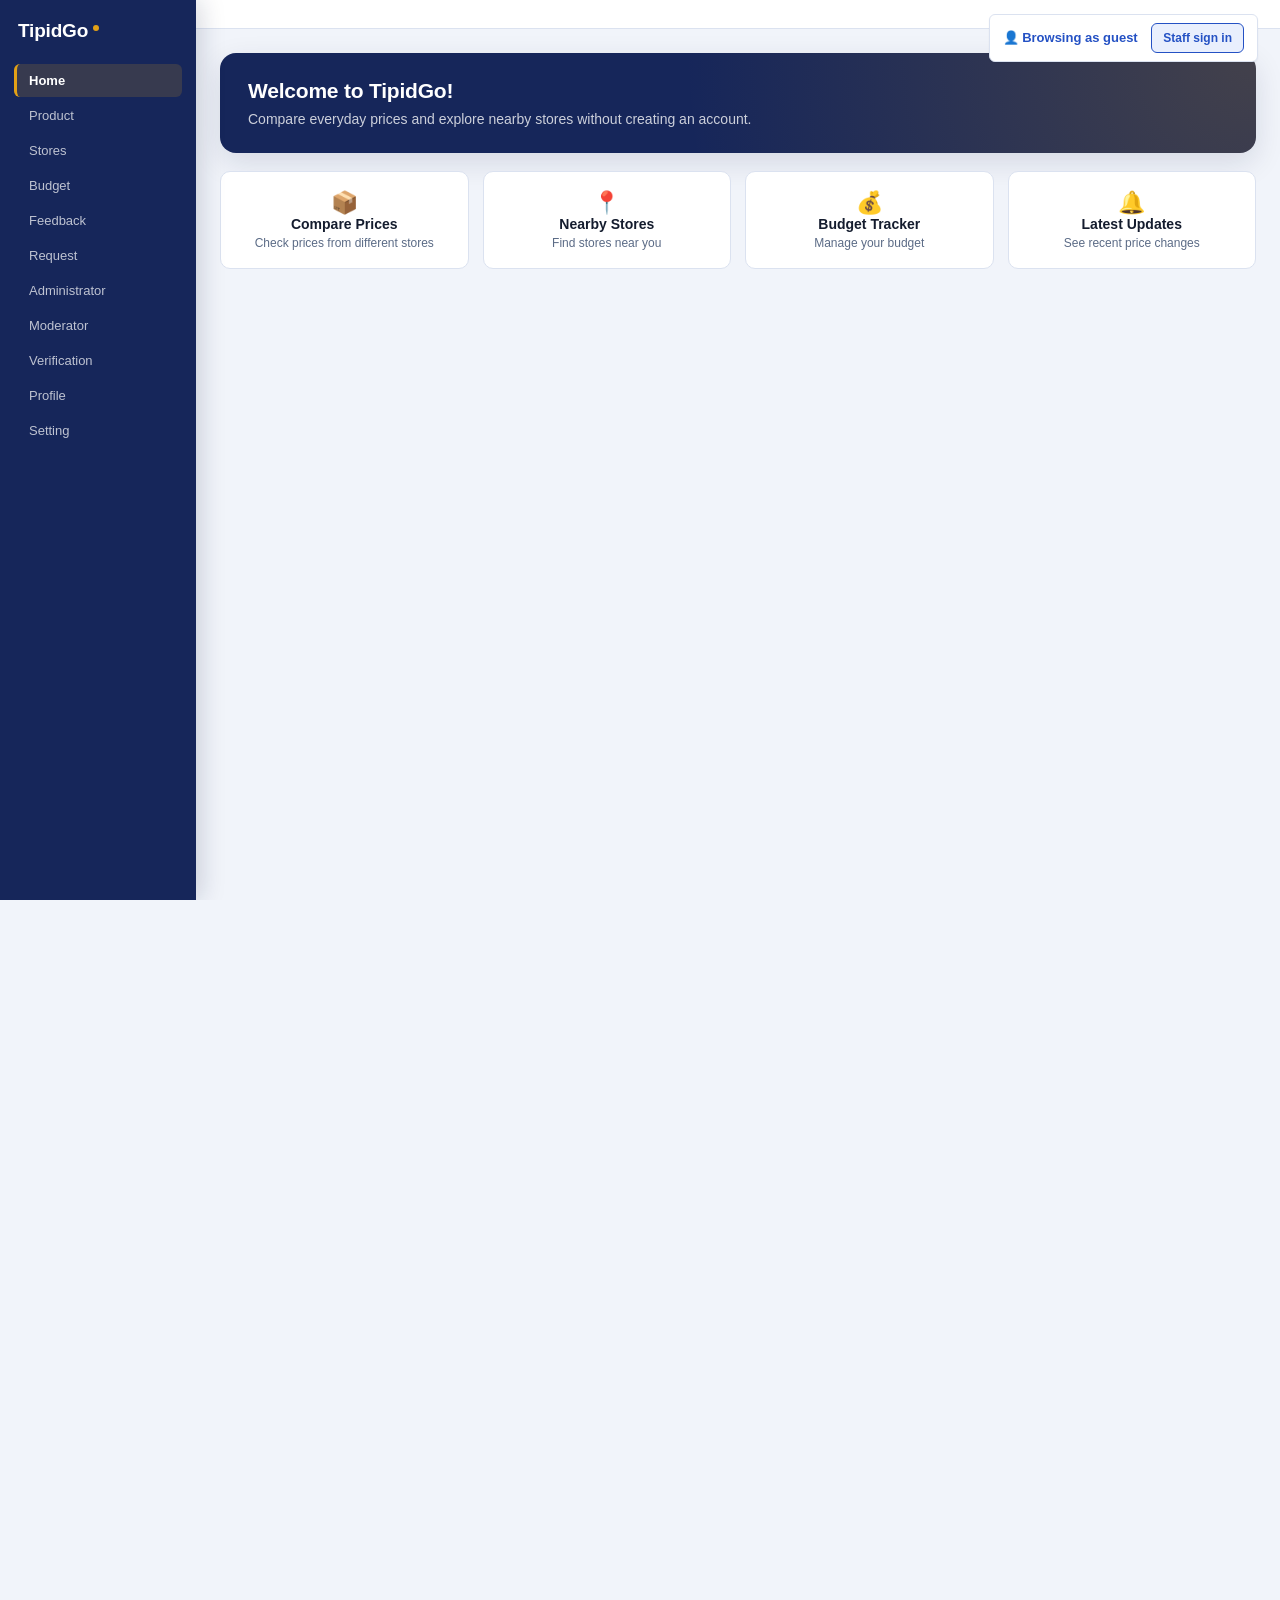
==== index.html @ 91f99288 "Add files via upload" ====
<!DOCTYPE html>
<html lang="en">
<head>
  <meta charset="UTF-8">
  <meta http-equiv="refresh" content="0; url=./HTML/">
  <meta name="viewport" content="width=device-width, initial-scale=1.0">
  <title>TipidGo</title>
  <style>
    body {
      margin: 0;
      min-height: 100vh;
      display: grid;
      place-items: center;
      font-family: Arial, sans-serif;
      background: #f4f7fb;
      color: #17324d;
    }
    .message {
      text-align: center;
      padding: 24px;
      background: #ffffff;
      border-radius: 12px;
      box-shadow: 0 8px 24px rgba(16, 24, 40, 0.08);
    }
    a {
      color: #0f6fff;
    }
  </style>
</head>
<body>
  <div class="message">
    <h2>Redirecting to TipidGo...</h2>
    <p>If you are not redirected automatically, <a href="./HTML/">click here</a>.</p>
  </div>
</body>
</html>
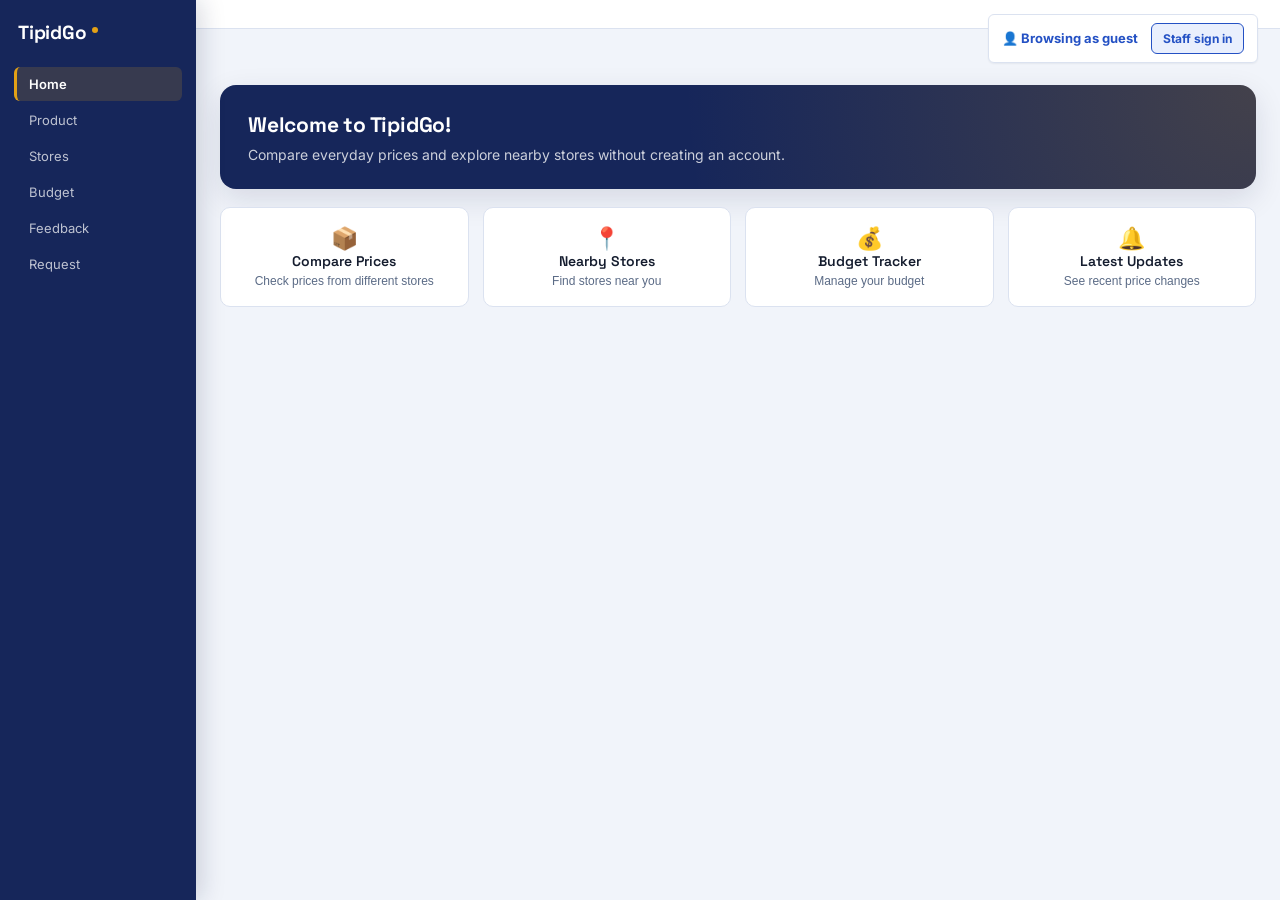
==== commit d47206b2: "Add files via upload" ====
--- a/index.html
+++ b/index.html
@@ -1,36 +1,486 @@
-<!DOCTYPE html>
-<html lang="en">
-<head>
-  <meta charset="UTF-8">
-  <meta http-equiv="refresh" content="0; url=./HTML/">
-  <meta name="viewport" content="width=device-width, initial-scale=1.0">
-  <title>TipidGo</title>
-  <style>
-    body {
-      margin: 0;
-      min-height: 100vh;
-      display: grid;
-      place-items: center;
-      font-family: Arial, sans-serif;
-      background: #f4f7fb;
-      color: #17324d;
-    }
-    .message {
-      text-align: center;
-      padding: 24px;
-      background: #ffffff;
-      border-radius: 12px;
-      box-shadow: 0 8px 24px rgba(16, 24, 40, 0.08);
-    }
-    a {
-      color: #0f6fff;
-    }
-  </style>
-</head>
-<body>
-  <div class="message">
-    <h2>Redirecting to TipidGo...</h2>
-    <p>If you are not redirected automatically, <a href="./HTML/">click here</a>.</p>
-  </div>
-</body>
-</html>
+<!DOCTYPE html>
+<html lang="en">
+<head>
+<meta charset="UTF-8">
+<meta name="viewport" content="width=device-width, initial-scale=1">
+<link rel="icon" href="data:image/svg+xml,%3Csvg xmlns=%27http://www.w3.org/2000/svg%27 viewBox=%270 0 64 64%27%3E%3Crect width=%2764%27 height=%2764%27 rx=%2714%27 fill=%27%232451C4%27/%3E%3Cpath d=%27M20 28h24l-3 16H23z%27 fill=%27%23fff%27/%3E%3Ccircle cx=%2732%27 cy=%2736%27 r=%273%27 fill=%27%23E3A116%27/%3E%3C/svg%3E">
+  <title>TipidGo | Compare and Save</title>
+<link rel="stylesheet" href="style.css">
+<link rel="stylesheet" href="https://unpkg.com/leaflet@1.9.4/dist/leaflet.css">
+</head>
+<body>
+<div id="accountBadge" class="user account-badge">
+  👤 <span id="accountName">Browsing as guest</span>
+  <button id="ownerLoginButton" class="owner-login-trigger" type="button" onclick="showOwnerLogin()">Staff sign in</button>
+  <a id="accountLogout" style="display:none;margin-left:10px;cursor:pointer;color:var(--brand);" onclick="logout()">Logout</a>
+</div>
+
+<!-- ============================================================
+     SCREEN: LOGIN (shown first - gates the rest of the app)
+============================================================ -->
+<div id="login" class="screen">
+  <div class="auth-card">
+    <div class="brand" style="margin-bottom:4px;">TipidGo</div>
+    <p style="color:#777;font-size:13px;margin-top:0;margin-bottom:18px;">Compare Prices - Save More</p>
+
+    <!-- LOG IN FORM -->
+    <div id="loginForm">
+      <h3 style="margin:0 0 6px 0;">Staff Sign In</h3>
+      <p class="auth-intro">For store owners, moderators, and administrators.</p>
+      <div id="ownerRegistrationNotice" class="auth-notice" role="status" style="display:none;"></div>
+      <input id="loginEmail" class="search" style="width:100%;margin-bottom:8px;" type="email" placeholder="Email">
+      <input id="loginPassword" class="search" style="width:100%;margin-bottom:8px;" type="password" placeholder="Password">
+      <div id="loginError" style="color:#d33;font-size:12px;margin-bottom:8px;"></div>
+      <button class="btn" style="width:100%;" onclick="login()">Sign In</button>
+      <div class="auth-login-options">
+        <div class="auth-owner-signup">
+          <p>New store owner?</p>
+          <button type="button" onclick="showOwnerSignup()">Apply for a store-owner account <span aria-hidden="true">→</span></button>
+        </div>
+        <p class="auth-guest-option">Just browsing? <button type="button" class="auth-switch-link" onclick="showGuestHome()">Continue as guest</button></p>
+      </div>
+    </div>
+    <div id="ownerRegisterForm" style="display:none;">
+      <h3 style="margin:0 0 6px 0;">Create a store-owner account</h3>
+      <p class="auth-intro">Register to sign in as a store owner.</p>
+      <form class="auth-form" onsubmit="event.preventDefault(); registerStoreOwner();">
+        <div class="auth-field">
+          <label for="ownerName">Full name</label>
+          <input id="ownerName" class="search" type="text" autocomplete="name" placeholder="Your full name" required>
+        </div>
+        <div class="auth-field">
+          <label for="ownerStoreName">Store name</label>
+          <input id="ownerStoreName" class="search" type="text" autocomplete="organization" placeholder="Your store's registered name" required>
+        </div>
+        <div class="auth-field">
+          <label for="ownerStoreLocation">Store location</label>
+          <div style="display:flex;gap:8px;align-items:center;">
+            <input id="ownerStoreLocation" class="search" type="text" autocomplete="street-address" placeholder="Full address or current location" required style="flex:1;">
+            <button type="button" id="detectLocationButton" class="btn" onclick="detectCurrentLocation('ownerStoreLocation')">Use my location</button>
+          </div>
+          <small id="locationStatus" style="display:block;color:#5b6b7d;margin-top:6px;">Use your current location or enter your store's full address.</small>
+        </div>
+        <div class="auth-field">
+          <label for="ownerStorePhoto">Photo of your store <span aria-hidden="true">*</span></label>
+          <input id="ownerStorePhoto" class="search" type="file" accept="image/jpeg,image/png,image/webp" capture="environment" required>
+          <small>Take a clear photo showing your store and its signage. JPEG, PNG, or WebP; max 5 MB. Staff will use it to verify your application.</small>
+        </div>
+        <div class="auth-field">
+          <label for="ownerEmail">Email address</label>
+          <input id="ownerEmail" class="search" type="email" autocomplete="email" placeholder="you@example.com" required>
+        </div>
+        <div class="auth-field">
+          <label for="ownerPassword">Password</label>
+          <input id="ownerPassword" class="search" type="password" autocomplete="new-password" minlength="8" pattern="(?=.*[^A-Za-z0-9]).{8,}" title="Use at least 8 characters and include 1 special character." placeholder="At least 8 characters + 1 special" required>
+        </div>
+        <div class="auth-field">
+          <label for="ownerPasswordConfirm">Confirm password</label>
+          <input id="ownerPasswordConfirm" class="search" type="password" autocomplete="new-password" minlength="8" pattern="(?=.*[^A-Za-z0-9]).{8,}" title="Use at least 8 characters and include 1 special character." placeholder="Enter your password again" required>
+        </div>
+        <div id="ownerRegisterError" class="auth-error" role="alert" aria-live="polite"></div>
+        <button id="ownerRegisterSubmit" class="btn auth-submit" type="submit">Create owner account</button>
+      </form>
+      <p class="auth-switch">Already registered? <button type="button" class="auth-switch-link" onclick="showOwnerLogin()">Sign in</button></p>
+    </div>
+  </div>
+</div>
+
+<!-- SCREEN: HOME  -->
+<div id="home" class="screen active">
+  <div class="app">
+    <div class="sidebar"></div><!-- filled in by script.js (one shared menu) -->
+    <div class="main">
+      <div class="topbar">
+        <div class="user">👤 user</div>
+      </div>
+      <div class="content">
+        <div class="welcome-box">
+          <h2>Welcome to TipidGo!</h2>
+          <p>Compare everyday prices and explore nearby stores without creating an account.</p>
+        </div>
+        <div class="quickgrid">
+          <button type="button" class="quickbox" onclick="showScreen('product')">
+            <span class="icon">📦</span>
+            <b>Compare Prices</b>
+            <span>Check prices from different stores</span>
+          </button>
+          <button type="button" class="quickbox" onclick="showScreen('stores')">
+            <span class="icon">📍</span>
+            <b>Nearby Stores</b>
+            <span>Find stores near you</span>
+          </button>
+          <button type="button" class="quickbox" onclick="showScreen('budget')">
+            <span class="icon">💰</span>
+            <b>Budget Tracker</b>
+            <span>Manage your budget</span>
+          </button>
+          <button type="button" class="quickbox" onclick="showScreen('feedback')">
+            <span class="icon">🔔</span>
+            <b>Latest Updates</b>
+            <span>See recent price changes</span>
+          </button>
+        </div>
+      </div>
+    </div>
+  </div>
+</div>
+
+
+<!--Product list with search/filter -->
+<div id="product" class="screen">
+  <div class="app">
+    <div class="sidebar"></div><!-- filled in by script.js (one shared menu) -->
+    <div class="main">
+      <div class="topbar">
+        <div class="user">👤 user</div>
+      </div>
+      <div class="content">
+        <!-- search product bar -->
+        <input class="search" style="width:100%;margin-bottom:10px;" placeholder="Search Product">
+
+        <!-- category filter pills (clickable - filters the grid below) -->
+        <div style="display:flex;gap:8px;margin-bottom:14px;flex-wrap:wrap;">
+          <button type="button" class="btn cat-btn active" onclick="filterCategory('all', this)">All</button>
+          <button type="button" class="btn cat-btn" onclick="filterCategory('grains', this)">Grains</button>
+          <button type="button" class="btn cat-btn" onclick="filterCategory('dairy', this)">Dairy & Eggs</button>
+          <button type="button" class="btn cat-btn" onclick="filterCategory('cooking', this)">Cooking Essentials</button>
+          <button type="button" class="btn cat-btn" onclick="filterCategory('hygiene', this)">Hygiene & Cleaning</button>
+          <button type="button" class="btn cat-btn" onclick="filterCategory('canned', this)">Canned Goods</button>
+        </div>
+
+        <!-- product grid: filled in live by api.js from the MySQL database (api/products.php) -->
+        <div id="productGrid" style="display:grid;grid-template-columns:repeat(3,1fr);gap:14px;">
+          <div style="font-size:13px;color:#888;">Loading products...</div>
+        </div>
+      </div>
+    </div>
+  </div>
+</div>
+
+
+<!--  PRODUCT DETAIL Rice (1kg) price comparison table -->
+<div id="productDetail" class="screen">
+  <div class="app">
+    <div class="sidebar"></div><!-- filled in by script.js (one shared menu) -->
+    <div class="main">
+      <div class="topbar">
+        <input class="search" placeholder="Search">
+        <div class="user">👤 user</div>
+      </div>
+      <div class="content">
+        <div style="display:flex;gap:14px;margin-bottom:14px;">
+          <img id="detailImage" src="" alt="" style="width:110px;height:110px;object-fit:contain;background:#e6e9f0;border-radius:6px;">
+          <div>
+            <div id="detailName" style="font-weight:bold;">Loading...</div>
+            <div id="detailPrice"></div>
+          </div>
+        </div>
+        <table>
+          <tr>
+            <th>STORE</th>
+            <th>PRICE</th>
+            <th>Last Update</th>
+          </tr>
+          <tbody id="detailPriceRows">
+            <tr><td colspan="3">Loading...</td></tr>
+          </tbody>
+        </table>
+        <div id="detailHistory" class="placeholder" style="margin-top:10px;padding:8px;font-size:13px;">Price history</div>
+      </div>
+    </div>
+  </div>
+</div>
+
+
+<!--STORES- Nearby Store + Store list + radius-->
+<div id="stores" class="screen">
+  <div class="app">
+    <div class="sidebar"></div><!-- filled in by script.js (one shared menu) -->
+    <div class="main">
+      <div class="topbar">
+        <input class="search" placeholder="Search">
+        <div class="user">👤 user</div>
+      </div>
+      <div class="content">
+        <div style="font-weight:bold;margin-bottom:8px;">Nearby Store</div>
+        <div class="store-map-layout">
+          <div class="store-map-panel">
+            <div id="storeMap" role="application" aria-label="Map of your location and nearby stores"></div>
+            <div id="mapLocationStatus" class="map-location-status" role="status">Map centered on Cabanatuan City. Select “Use my location” to center it on your GPS position.</div>
+          </div>
+          <div class="store-list-panel" style="font-size:13px;">
+            <div style="display:flex;justify-content:space-between;align-items:center;margin-bottom:6px;gap:8px;">
+              <div style="font-weight:bold;">Store list</div>
+              <button type="button" id="useMyLocationBtn" class="btn" onclick="detectCurrentLocation(null, true)" style="padding:6px 10px;font-size:12px;">Use my location</button>
+            </div>
+            <div id="storeList">Loading stores...</div>
+          </div>
+        </div>
+        <div style="margin-top:14px;font-size:13px;display:flex;align-items:center;gap:10px;flex-wrap:wrap;">
+          <span>Set Radius</span>
+          <input id="storeRadius" type="range" min="1" max="25" value="5" aria-label="Nearby store search radius" oninput="updateStoreRadiusDisplay()" style="vertical-align:middle;">
+          <output id="radiusValue" for="storeRadius" aria-live="polite">5km</output>
+        </div>
+      </div>
+    </div>
+  </div>
+</div>
+
+
+<!--BUDGET- Set Budget + Spending Overview -->
+<div id="budget" class="screen">
+  <div class="app">
+    <div class="sidebar"></div><!-- filled in by script.js (one shared menu) -->
+    <div class="main">
+      <div class="topbar">
+        <div class="user">👤 user</div>
+      </div>
+      <div class="content">
+        <div class="budget-card">
+          <label for="budgetInput" class="budget-title">Set your budget</label>
+          <div class="budget-row">
+            <input id="budgetInput" class="search" type="number" min="0" step="0.01" placeholder="Amount in PHP">
+            <button type="button" class="btn" onclick="setBudget()">Save budget</button>
+          </div>
+          <div id="budgetMessage" class="budget-message" role="status"></div>
+        </div>
+
+        <div class="budget-card">
+          <div class="budget-title">Spending overview</div>
+          <div class="budget-overview">
+            <div id="budgetRing" class="budget-ring"><span id="budgetRingText">Set a budget</span></div>
+            <div class="budget-figures">
+              <div>Budget: <b id="budgetTotal">0.00</b></div>
+              <div>Spent: <b id="budgetSpent">0.00</b></div>
+              <div>Remaining: <b id="budgetRemaining">0.00</b></div>
+            </div>
+          </div>
+        </div>
+
+        <div class="budget-card">
+          <label for="suggestBudget" class="budget-title">💰 What can my budget buy?</label>
+          <div class="suggest-intro">Enter how much you have and what you need. TipidGo builds the best combination from the lowest prices in our stores.</div>
+          <div class="budget-row">
+            <input id="suggestBudget" class="search" type="number" min="0" step="0.01" placeholder="Your budget, e.g. 500">
+          </div>
+          <div class="suggest-question" id="suggestNeedsLabel">What do you need?</div>
+          <div id="suggestNeeds" class="need-chips" role="group" aria-labelledby="suggestNeedsLabel"></div>
+          <div class="budget-row">
+            <button type="button" class="btn" onclick="suggestForBudget()">Build my combination</button>
+          </div>
+          <div id="suggestMessage" class="budget-message" role="status"></div>
+          <div id="suggestResults" class="suggest-grid"></div>
+        </div>
+
+        <div class="budget-card">
+          <div class="budget-title">🛍️ Smart shopping list</div>
+          <div class="suggest-intro">Build your list, then TipidGo finds the cheapest combination, compares the total at each store, and suggests cheaper alternatives.</div>
+          <div class="budget-row">
+            <input id="slBudget" class="search" type="number" min="0" step="0.01" placeholder="Your budget (optional)" aria-label="Budget for this shopping list">
+          </div>
+          <div class="budget-row">
+            <select id="slProduct" class="search" aria-label="Product"><option value="">Loading products...</option></select>
+            <input id="slQty" class="search sl-qty" type="number" min="1" max="99" step="1" value="1" aria-label="Quantity">
+            <button type="button" class="btn" onclick="slAddItem()">Add to list</button>
+          </div>
+          <div id="slMessage" class="budget-message" role="status"></div>
+          <table class="budget-table sl-table">
+            <thead><tr><th>Item</th><th>Qty</th><th></th></tr></thead>
+            <tbody id="slRows"></tbody>
+          </table>
+          <div class="budget-row sl-actions">
+            <button type="button" class="btn" onclick="slCompare()">Find cheapest &amp; compare stores</button>
+            <button type="button" class="btn sl-secondary" onclick="slClearList()">Clear list</button>
+          </div>
+          <div id="slResults"></div>
+        </div>
+
+        <div class="budget-card">
+          <div class="budget-title">Add an expense</div>
+          <div class="budget-row">
+            <input id="expenseName" class="search" type="text" maxlength="60" placeholder="What did you buy?">
+            <input id="expenseAmount" class="search" type="number" min="0" step="0.01" placeholder="Amount">
+            <button type="button" class="btn" onclick="addExpense()">Add expense</button>
+          </div>
+          <table class="budget-table">
+            <thead><tr><th>Item</th><th>Amount</th><th></th></tr></thead>
+            <tbody id="expenseRows"></tbody>
+          </table>
+        </div>
+      </div>
+    </div>
+  </div>
+</div>
+
+
+<!-- FEEDBACK- Comments/Rating/Suggestion + Recent Feedback-->
+<div id="feedback" class="screen">
+  <div class="app">
+    <div class="sidebar"></div><!-- filled in by script.js (one shared menu) -->
+    <div class="main">
+      <div class="topbar">
+        <div class="user">👤 user</div>
+      </div>
+      <div class="content">
+        <div style="display:flex;gap:8px;margin-bottom:10px;">
+          <button type="button" class="btn cat-btn active" onclick="selectFeedbackType('Comments', this)">Comments</button>
+          <button type="button" class="btn cat-btn" onclick="selectFeedbackType('Rating', this)">Rating</button>
+          <button type="button" class="btn cat-btn" onclick="selectFeedbackType('Suggestion', this)">Suggestion</button>
+        </div>
+        <textarea id="feedbackText" class="search" style="width:100%;height:60px;" placeholder="Write your feedback"></textarea>
+        <button class="btn" style="margin-top:8px;" onclick="submitFeedback()">Submit</button>
+
+        <div style="margin-top:14px;font-weight:bold;">Recent Feedback</div>
+        <div id="feedbackList" style="font-size:13px;border:1px solid #ccc;padding:8px;margin-top:6px;">
+          Loading...
+        </div>
+      </div>
+    </div>
+  </div>
+</div>
+
+
+<!--- Request Price Update / Request Product-->
+<div id="request" class="screen">
+  <div class="app">
+    <div class="sidebar"></div><!-- filled in by script.js (one shared menu) -->
+    <div class="main">
+      <div class="topbar">
+        <div class="user">👤 user</div>
+      </div>
+      <div class="content">
+        <div style="display:flex;gap:14px;">
+          <div style="border:1px solid #dfe2ea;border-radius:8px;padding:18px;text-align:center;background:#fff;width:50%;">
+            🏷️<br><b>Request Price Update</b><br>
+            <button class="btn" style="margin-top:8px;" onclick="openRequestForm('Price Update')">Request</button>
+          </div>
+          <div style="border:1px solid #dfe2ea;border-radius:8px;padding:18px;text-align:center;background:#fff;width:50%;">
+            📦<br><b>Request Product</b><br>
+            <button class="btn" style="margin-top:8px;" onclick="openRequestForm('New Product')">Request</button>
+          </div>
+        </div>
+
+        <!-- request details form, shown after a button above is clicked -->
+        <div id="requestFormBox" style="display:none;margin-top:16px;background:#fff;border:1px solid #dfe2ea;border-radius:8px;padding:16px;">
+          <div id="requestFormTitle" style="font-weight:bold;margin-bottom:8px;"></div>
+          <textarea id="requestDetails" class="search" style="width:100%;height:60px;" placeholder="Describe the product or the price correction..."></textarea>
+          <button class="btn" style="margin-top:8px;" onclick="submitRequest()">Submit Request</button>
+        </div>
+
+        <div style="margin-top:16px;font-weight:bold;">Your Requests</div>
+        <div id="requestList" style="font-size:13px;margin-top:6px;">Loading...</div>
+      </div>
+    </div>
+  </div>
+</div>
+
+
+<!-- PROFILE -->
+<div id="profile" class="screen">
+  <div class="app">
+    <div class="sidebar"></div><!-- filled in by script.js (one shared menu) -->
+    <div class="main">
+      <div class="topbar">
+        <div class="user">👤 user</div>
+      </div>
+      <div class="content">
+        <div class="budget-card profile-card">
+          <div class="profile-avatar" id="profileAvatar" aria-hidden="true">?</div>
+          <div class="profile-details">
+            <div class="budget-title" id="profileName">Not signed in</div>
+            <div id="profileEmail" class="profile-line"></div>
+            <div id="profileRole" class="profile-line"></div>
+            <div id="profileJoined" class="profile-line"></div>
+            <button type="button" class="btn" style="margin-top:12px;" onclick="openEditProfile()">Edit profile</button>
+          </div>
+        </div>
+      </div>
+    </div>
+  </div>
+</div>
+
+
+<!--EDIT PROFILE-->
+<div id="editProfile" class="screen">
+  <div class="app">
+    <div class="sidebar"></div><!-- filled in by script.js (one shared menu) -->
+    <div class="main">
+      <div class="topbar">
+        <div class="user">👤 user</div>
+      </div>
+      <div class="content">
+        <div class="budget-card">
+          <div class="budget-title">Edit profile</div>
+          <div class="auth-form" style="max-width:420px;">
+            <div class="auth-field">
+              <label for="editName">Name</label>
+              <input id="editName" class="search" type="text" maxlength="100">
+            </div>
+            <div class="auth-field">
+              <label for="editEmail">Email</label>
+              <input id="editEmail" class="search" type="email" disabled>
+              <small>Your email is your sign-in name and cannot be changed here.</small>
+            </div>
+            <div class="auth-field">
+              <label for="editCurrentPassword">Current password</label>
+              <input id="editCurrentPassword" class="search" type="password" autocomplete="current-password">
+              <small>Only needed if you are setting a new password.</small>
+            </div>
+            <div class="auth-field">
+              <label for="editNewPassword">New password</label>
+              <input id="editNewPassword" class="search" type="password" autocomplete="new-password">
+              <small>At least 8 characters with 1 special character. Leave blank to keep your current one.</small>
+            </div>
+            <div id="editProfileMessage" class="budget-message" role="status"></div>
+            <div class="budget-row">
+              <button type="button" class="btn" onclick="saveProfile()">Save changes</button>
+              <button type="button" class="btn cat-btn" onclick="showScreen('profile')">Cancel</button>
+            </div>
+          </div>
+        </div>
+      </div>
+    </div>
+  </div>
+</div>
+
+
+<!--  SETTINGS -->
+<div id="settings" class="screen">
+  <div class="app">
+    <div class="sidebar"></div><!-- filled in by script.js (one shared menu) -->
+    <div class="main">
+      <div class="topbar">
+        <div class="user">👤 user</div>
+      </div>
+      <div class="content">
+        <div class="budget-card">
+          <div class="budget-title">Settings</div>
+          <button type="button" class="settings-row" onclick="openEditProfile()">
+            <span>Edit your name or password</span><span aria-hidden="true">&rsaquo;</span>
+          </button>
+          <button type="button" class="settings-row" onclick="showScreen('budget')">
+            <span>Open your budget</span><span aria-hidden="true">&rsaquo;</span>
+          </button>
+          <button type="button" class="settings-row" onclick="clearBudgetData()">
+            <span>Clear budget and expenses saved on this device</span><span aria-hidden="true">&rsaquo;</span>
+          </button>
+          <button type="button" class="settings-row" onclick="logout()">
+            <span>Sign out</span><span aria-hidden="true">&rsaquo;</span>
+          </button>
+          <div id="settingsMessage" class="budget-message" role="status"></div>
+        </div>
+      </div>
+    </div>
+  </div>
+</div>
+
+
+<!-- SCRIPT: screen switcher -->
+
+<script src="script.js"></script>
+<script src="https://unpkg.com/leaflet@1.9.4/dist/leaflet.js"></script>
+<script src="api.js"></script>
+<script src="budget-suggestions.js"></script>
+<script src="shopping-list.js"></script>
+</body>
+</html>
--- a/style.css
+++ b/style.css
@@ -0,0 +1,676 @@
+/* ============================================================
+   TipidGo — design tokens
+   A price-comparison app for everyday Filipino households, so
+   the palette leans on two things people already associate with
+   saving money: a trustworthy ledger blue, and the marigold-gold
+   of a price tag / "on sale" sticker. Space Grotesk carries the
+   brand and numbers (it has sturdy, tabular-feeling digits —
+   useful on a site that is mostly prices); Inter stays quiet in
+   the background for body copy.
+   ============================================================ */
+@import url("https://fonts.googleapis.com/css2?family=Space+Grotesk:wght@500;600;700&family=Inter:wght@400;500;600;700&display=swap");
+
+:root{
+  --brand:        #2451C4;
+  --brand-dark:   #16265A;
+  --brand-darker: #0E1A3F;
+  --brand-light:  #E9EFFD;
+  --accent:       #E3A116;
+  --accent-dark:  #8A5E05;
+  --accent-light: #FFF4DC;
+  --ink:          #141C2E;
+  --muted:        #5B6B86;
+  --muted-light:  #8594AC;
+  --line:         #DBE2F0;
+  --bg:           #F1F4FA;
+  --surface:      #FFFFFF;
+  --danger:       #C0392B;
+  --danger-light: #FCEDEB;
+  --success:      #1F7A4D;
+  --success-light:#E9F7EF;
+  --radius-sm:    6px;
+  --radius-md:    10px;
+  --radius-lg:    16px;
+  --font-display: 'Space Grotesk', 'Inter', Arial, sans-serif;
+  --font-body:    'Inter', Arial, sans-serif;
+  --shadow-sm:    0 1px 2px rgba(20,28,46,0.06);
+  --shadow-md:    0 10px 30px rgba(14,26,63,0.12);
+}
+
+/*  GLOBAL STYLES (used by every screen) */
+*{box-sizing:border-box;}
+html, body{
+  margin:0;
+  height:100%;
+  font-family:var(--font-body);
+  background-color:var(--bg);
+  color:var(--ink);
+  -webkit-font-smoothing:antialiased;
+}
+h1,h2,h3,h4,.brand,.staff-brand,.welcome-box h2,.quickbox b{
+  font-family:var(--font-display);
+}
+.app{
+  display:flex;
+  width:100%;
+  min-height:100vh;
+  background:transparent;
+}
+
+/* ---- Sidebar ---- */
+.sidebar{
+  width:196px;
+  flex-shrink:0;
+  padding:20px 14px;
+  background:var(--brand-dark);
+  box-shadow:4px 0 24px rgba(14,26,63,0.18);
+  position:relative;
+  z-index:1;
+}
+.brand{
+  font-weight:700;
+  color:#fff;
+  font-size:19px;
+  letter-spacing:-0.01em;
+  margin-bottom:22px;
+  padding-left:4px;
+  display:flex;
+  align-items:baseline;
+  gap:2px;
+}
+.brand::after{
+  content:"";
+  display:inline-block;
+  width:6px;
+  height:6px;
+  margin-left:3px;
+  border-radius:50%;
+  background:var(--accent);
+  transform:translateY(-6px);
+}
+.navitem{
+  display:block;
+  padding:9px 12px;
+  font-size:13px;
+  color:rgba(255,255,255,0.72);
+  text-decoration:none;
+  cursor:pointer;
+  border-radius:var(--radius-sm);
+  border-left:3px solid transparent;
+  margin-bottom:2px;
+  transition:background-color .15s ease, color .15s ease;
+}
+.navitem:hover{
+  background:rgba(255,255,255,0.08);
+  color:#fff;
+}
+.navitem.active{
+  background:rgba(227,161,22,0.16);
+  border-left-color:var(--accent);
+  color:#fff;
+  font-weight:600;
+}
+.sidebar .navitem[hidden]{display:none !important;}
+.logout{
+  margin-top:40px;
+  font-size:13px;
+  display:block;
+  padding:9px 12px;
+  color:rgba(255,255,255,0.5);
+  cursor:pointer;
+}
+.sidebar .logout{display:none !important;}
+
+/* ---- Top bar ---- */
+.topbar{
+  display:flex;
+  justify-content:space-between;
+  align-items:center;
+  padding:14px 24px;
+  border-bottom:1px solid var(--line);
+  background:var(--surface);
+}
+.search{
+  padding:9px 13px;
+  border:1px solid var(--line);
+  border-radius:var(--radius-sm);
+  background:var(--bg);
+  font:inherit;
+  font-size:13px;
+  width:260px;
+  color:var(--ink);
+  transition:border-color .15s ease, background-color .15s ease;
+}
+.search::placeholder{color:var(--muted-light);}
+.search:focus{
+  outline:none;
+  border-color:var(--brand);
+  background:var(--surface);
+}
+.auth-card{
+  width:calc(100% - 32px);
+  max-width:408px;
+  margin:52px auto;
+  padding:30px;
+  border:1px solid var(--line);
+  border-radius:var(--radius-lg);
+  background:var(--surface);
+  box-shadow:var(--shadow-md);
+}
+.auth-intro{
+  margin:0 0 22px;
+  color:var(--muted);
+  font-size:13px;
+}
+.auth-form{
+  display:grid;
+  gap:14px;
+}
+.auth-field{
+  display:grid;
+  gap:6px;
+}
+.auth-field label{
+  color:var(--ink);
+  font-size:13px;
+  font-weight:600;
+}
+.auth-form .search{
+  width:100%;
+  min-height:44px;
+}
+.auth-form .search:focus-visible{
+  outline:2px solid rgba(36,81,196,0.2);
+  outline-offset:1px;
+}
+.auth-field small{
+  color:var(--muted);
+  font-size:12px;
+}
+.auth-error{
+  min-height:16px;
+  color:var(--danger);
+  font-size:12px;
+}
+.auth-notice{
+  margin-bottom:12px;
+  padding:10px 12px;
+  border:1px solid #bfe2cc;
+  border-radius:var(--radius-sm);
+  background:var(--success-light);
+  color:var(--success);
+  font-size:13px;
+  line-height:1.4;
+}
+.auth-submit{
+  width:100%;
+  min-height:44px;
+  font-size:14px;
+  font-weight:700;
+  letter-spacing:0.01em;
+}
+.auth-submit:disabled{
+  cursor:wait;
+  opacity:0.7;
+}
+.auth-switch{
+  margin:20px 0 0;
+  color:var(--muted);
+  font-size:12px;
+}
+.auth-login-options{
+  display:grid;
+  gap:14px;
+  margin-top:18px;
+  padding-top:16px;
+  border-top:1px solid var(--line);
+}
+.auth-owner-signup p{
+  margin:0 0 8px;
+  color:var(--muted);
+  font-size:12px;
+  font-weight:600;
+}
+.auth-owner-signup button{
+  display:flex;
+  align-items:center;
+  justify-content:center;
+  gap:8px;
+  width:100%;
+  min-height:44px;
+  padding:8px 12px;
+  border:1px solid var(--brand);
+  border-radius:var(--radius-sm);
+  background:var(--brand-light);
+  color:var(--brand);
+  font:inherit;
+  font-size:13px;
+  font-weight:700;
+  cursor:pointer;
+  transition:background-color .15s ease, color .15s ease, border-color .15s ease;
+}
+.auth-owner-signup button:hover{
+  border-color:var(--brand-dark);
+  background:#DCE6FF;
+}
+.auth-owner-signup button:focus-visible{
+  outline:3px solid rgba(36,81,196,0.24);
+  outline-offset:2px;
+}
+.auth-guest-option{
+  margin:0;
+  color:var(--muted);
+  font-size:12px;
+}
+.auth-switch-link{
+  padding:0;
+  border:0;
+  background:transparent;
+  color:var(--brand);
+  font:inherit;
+  font-weight:700;
+  text-decoration:underline;
+  text-underline-offset:3px;
+  cursor:pointer;
+}
+.auth-switch-link:hover{color:var(--brand-dark);}
+.auth-switch-link:focus-visible{outline:2px solid rgba(36,81,196,0.35);outline-offset:2px;}
+@media (max-width:480px){
+  .auth-card{
+    margin:24px auto;
+    padding:22px;
+  }
+}
+.user{
+  font-size:13px;
+  color:var(--brand);
+  font-weight:700;
+}
+.account-badge{
+  position:fixed;
+  top:14px;
+  right:22px;
+  z-index:1000;
+  padding:8px 13px;
+  border:1px solid var(--line);
+  border-radius:var(--radius-sm);
+  background:var(--surface);
+  box-shadow:var(--shadow-sm);
+}
+.owner-login-trigger{
+  margin-left:10px;
+  padding:7px 11px;
+  border:1px solid var(--brand);
+  border-radius:var(--radius-sm);
+  background:var(--brand-light);
+  color:var(--brand);
+  font:inherit;
+  font-size:12px;
+  font-weight:700;
+  cursor:pointer;
+}
+.owner-login-trigger:hover{background:#DCE6FF;border-color:var(--brand-dark);}
+.owner-login-trigger:focus-visible{outline:3px solid rgba(36,81,196,0.24);outline-offset:2px;}
+.topbar .user{display:none;}
+
+.main{
+  flex:1;
+  display:flex;
+  flex-direction:column;
+  min-width:0;
+}
+.content{
+  padding:56px 24px 24px;
+  flex:1;
+  background:transparent;
+}
+
+/* generic gray placeholder box used all over the wireframe */
+.placeholder{
+  background:var(--brand-light);
+  border-radius:var(--radius-sm);
+}
+.store-map-layout{
+  display:flex;
+  gap:16px;
+  align-items:stretch;
+}
+.store-map-panel{
+  flex:1 1 62%;
+  min-width:0;
+}
+#storeMap{
+  width:100%;
+  height:360px;
+  border:1px solid var(--line);
+  border-radius:var(--radius-md);
+  background:var(--brand-light);
+  z-index:0;
+}
+.map-location-status{
+  padding:8px 2px 0;
+  color:var(--muted);
+  font-size:12px;
+  line-height:1.4;
+}
+.store-list-panel{
+  flex:1 1 38%;
+  min-width:0;
+}
+@media (max-width:760px){
+  .store-map-layout{flex-direction:column;}
+  #storeMap{height:320px;}
+}
+
+/* generic wireframe table */
+table{
+  width:100%;
+  border-collapse:collapse;
+  font-size:13px;
+  background:var(--surface);
+  border-radius:var(--radius-md);
+  overflow:hidden;
+  border:1px solid var(--line);
+}
+th, td{
+  border-bottom:1px solid var(--line);
+  text-align:left;
+  padding:11px 12px;
+}
+th{
+  background:var(--bg);
+  color:var(--muted);
+  font-size:11px;
+  letter-spacing:0.03em;
+  font-weight:700;
+}
+tr:last-child td{border-bottom:0;}
+tr:hover td{
+  background:var(--brand-light);
+}
+
+/* generic wireframe button */
+.btn{
+  border:1px solid var(--brand);
+  background:var(--brand);
+  color:#fff;
+  padding:8px 16px;
+  font:inherit;
+  font-size:12px;
+  font-weight:600;
+  cursor:pointer;
+  border-radius:var(--radius-sm);
+  transition:background-color .15s ease, border-color .15s ease, transform .1s ease;
+}
+.btn:hover{
+  background:var(--brand-dark);
+  border-color:var(--brand-dark);
+}
+.btn:active{transform:translateY(1px);}
+
+.screen{display:none;}
+.screen.active{display:block;}
+.search-hidden{display:none !important;}
+
+/* ---- Styled Home Screen ---- */
+.welcome-box{
+  border:none;
+  border-radius:var(--radius-lg);
+  padding:26px 28px;
+  margin-bottom:18px;
+  background:
+    radial-gradient(circle at 100% 0%, rgba(227,161,22,0.22), transparent 55%),
+    var(--brand-dark);
+  box-shadow:var(--shadow-md);
+}
+.welcome-box h2{
+  color:#fff;
+  margin:0 0 8px 0;
+  font-size:21px;
+  letter-spacing:-0.01em;
+}
+.welcome-box p{
+  margin:0;
+  color:rgba(255,255,255,0.78);
+  font-size:14px;
+}
+.quickgrid{
+  display:grid;
+  grid-template-columns:repeat(4,1fr);
+  gap:14px;
+}
+.quickbox{
+  cursor:pointer;
+  border:1px solid var(--line);
+  border-radius:var(--radius-md);
+  padding:18px 16px;
+  text-align:center;
+  background:var(--surface);
+  transition:border-color .15s ease, transform .1s ease, box-shadow .15s ease;
+}
+.quickbox:hover{
+  border-color:var(--brand);
+  box-shadow:var(--shadow-sm);
+  transform:translateY(-1px);
+}
+.quickbox .icon{
+  font-size:22px;
+  margin-bottom:8px;
+}
+.quickbox b{
+  display:block;
+  color:var(--ink);
+  font-size:14px;
+  font-weight:600;
+  margin-bottom:3px;
+}
+.quickbox span{
+  font-size:12px;
+  color:var(--muted);
+}
+
+/* category filter pill - light by default, filled when selected */
+.cat-btn{
+  background:var(--surface);
+  color:var(--brand);
+  border:1px solid var(--line);
+}
+.cat-btn.active{
+  background:var(--brand);
+  color:#fff;
+  border-color:var(--brand);
+}
+
+@media (max-width:760px){
+  .quickgrid{grid-template-columns:repeat(2,1fr);}
+}
+
+/* ---- Budget screen ---- */
+.budget-card{
+  margin-bottom:16px;
+  padding:18px 20px;
+  border:1px solid var(--line);
+  border-radius:var(--radius-md);
+  background:var(--surface);
+}
+.budget-title{
+  display:block;
+  margin-bottom:10px;
+  font-family:var(--font-display);
+  font-size:15px;
+  font-weight:600;
+}
+.budget-row{display:flex;flex-wrap:wrap;gap:8px;align-items:center;}
+.budget-row .search{flex:1 1 160px;width:auto;}
+.budget-message{min-height:16px;margin-top:8px;font-size:12px;color:var(--muted);}
+.budget-message[data-kind="error"]{color:var(--danger);}
+.budget-overview{display:flex;align-items:center;gap:24px;flex-wrap:wrap;}
+.budget-ring{
+  --pct:0;
+  --ring:var(--brand);
+  width:120px;height:120px;border-radius:50%;
+  display:flex;align-items:center;justify-content:center;
+  background:conic-gradient(var(--ring) calc(var(--pct) * 1%), var(--brand-light) 0);
+  position:relative;
+}
+.budget-ring::before{content:"";position:absolute;inset:12px;border-radius:50%;background:var(--surface);}
+.budget-ring span{position:relative;font-family:var(--font-display);font-size:14px;font-weight:700;text-align:center;}
+.budget-ring.warn{--ring:var(--accent);}
+.budget-ring.over{--ring:var(--danger);}
+.budget-figures{display:grid;gap:6px;font-size:14px;}
+.budget-table{margin-top:14px;}
+.budget-table .btn{padding:4px 10px;background:var(--surface);color:var(--danger);border-color:var(--line);}
+.budget-table .btn:hover{background:var(--danger-light);}
+
+/* ---- Profile & settings ---- */
+.profile-card{display:flex;gap:20px;align-items:flex-start;flex-wrap:wrap;}
+.profile-avatar{
+  width:84px;height:84px;border-radius:50%;
+  display:flex;align-items:center;justify-content:center;
+  background:var(--brand-dark);color:#fff;
+  font-family:var(--font-display);font-size:34px;font-weight:700;
+  box-shadow:0 0 0 4px var(--accent-light);
+}
+.profile-details{min-width:220px;}
+.profile-line{margin-top:4px;color:var(--muted);font-size:13px;}
+.settings-row{
+  display:flex;justify-content:space-between;align-items:center;
+  width:100%;padding:13px 4px;border:0;border-bottom:1px solid var(--line);
+  background:transparent;color:var(--ink);font:inherit;font-size:14px;text-align:left;cursor:pointer;
+}
+.settings-row:hover{background:var(--brand-light);}
+.settings-row:focus-visible{outline:2px solid var(--brand);outline-offset:-2px;}
+
+/* ---------- Budget-based suggestions ---------- */
+.suggest-intro{margin-bottom:12px;font-size:13px;color:var(--muted);}
+.suggest-grid{display:grid;grid-template-columns:repeat(auto-fit,minmax(240px,1fr));gap:12px;margin-top:6px;}
+.suggest-grid:empty{display:none;}
+.suggest-card{
+  display:flex;flex-direction:column;
+  padding:14px 16px;
+  border:1px solid var(--line);
+  border-radius:var(--radius-md);
+  background:var(--surface);
+}
+.suggest-card.best{border-color:var(--accent);background:var(--accent-light);}
+.suggest-card.muted{background:var(--bg);}
+.suggest-head{display:flex;align-items:center;gap:8px;font-family:var(--font-display);font-size:15px;font-weight:700;}
+.suggest-icon{font-size:20px;}
+.suggest-blurb{margin:4px 0 10px;font-size:12px;color:var(--muted);}
+.suggest-note{font-size:13px;color:var(--danger);}
+.suggest-items{margin:0 0 10px;padding:0;list-style:none;flex:1;}
+.suggest-items li{
+  display:flex;justify-content:space-between;gap:10px;
+  padding:6px 0;border-bottom:1px dashed var(--line);font-size:13px;
+}
+.suggest-name small{display:block;font-size:11px;color:var(--muted-light);}
+.suggest-items b{white-space:nowrap;font-family:var(--font-display);}
+.suggest-totals{display:grid;gap:4px;font-size:13px;}
+.suggest-totals div{display:flex;justify-content:space-between;}
+.suggest-totals b{font-family:var(--font-display);}
+.suggest-totals b.left{color:var(--success);}
+
+/* ---------- Smart shopping list ---------- */
+.sl-qty{max-width:80px;}
+select.search{min-width:0;flex:1;}
+.sl-actions{margin-top:12px;flex-wrap:wrap;}
+.btn.sl-secondary{background:transparent;color:var(--brand);}
+.btn.sl-secondary:hover{background:var(--brand-light);color:var(--brand-dark);}
+.budget-table .btn.sl-swap{background:var(--brand);border-color:var(--brand);color:#fff;}
+.sl-section{margin-top:18px;}
+.sl-section-title{font-family:var(--font-display);font-size:15px;font-weight:700;}
+.sl-hint{margin:2px 0 8px;font-size:12px;color:var(--muted);}
+.sl-note{margin-top:8px;font-size:13px;color:var(--muted);}
+.sl-note.ok{color:var(--success);}
+.sl-summary{
+  margin-top:16px;padding:14px 16px;
+  border:1px solid var(--line);border-radius:var(--radius-md);background:var(--surface);
+  display:grid;gap:6px;font-size:14px;
+}
+.sl-summary b{font-family:var(--font-display);font-size:18px;}
+.sl-status{font-size:13px;font-weight:600;}
+.sl-status.ok{color:var(--success);}
+.sl-status.over{color:var(--danger);}
+.sl-plan{margin:8px 0;padding-left:20px;font-size:13px;}
+.sl-badge{
+  margin-left:8px;padding:2px 8px;border-radius:999px;
+  background:var(--success);color:#fff;font-size:11px;font-weight:700;
+}
+tr.sl-best td{background:var(--brand-light);}
+tr.sl-partial td{color:var(--muted);}
+.sl-table{display:block;overflow-x:auto;}
+
+/* ---------- Need chips (Budget suggestions) ---------- */
+.suggest-question{margin:14px 0 8px;font-size:13px;font-weight:600;}
+.need-chips{display:flex;flex-wrap:wrap;gap:8px;margin-bottom:12px;}
+.need-chip{
+  padding:8px 14px;
+  border:1px solid var(--line);
+  border-radius:999px;
+  background:var(--surface);
+  color:var(--ink);
+  font:inherit;
+  font-size:13px;
+  font-weight:600;
+  cursor:pointer;
+  transition:background-color .15s ease, border-color .15s ease, color .15s ease;
+}
+.need-chip:hover{border-color:var(--brand);}
+.need-chip.active{background:var(--brand);border-color:var(--brand);color:#fff;}
+.need-chip:focus-visible{outline:3px solid rgba(36,81,196,0.24);outline-offset:2px;}
+.suggest-cover{margin-bottom:8px;font-size:12px;font-weight:600;color:var(--brand);}
+.suggest-hint{margin-top:8px;font-size:11px;color:var(--muted-light);}
+.suggest-use{margin-top:12px;width:100%;}
+
+/* ============================================================
+   Phones and small tablets: the side menu becomes a menu bar
+   across the top that scrolls sideways, so the page content
+   gets the whole screen width.
+   ============================================================ */
+@media (max-width:760px){
+  .app{flex-direction:column;}
+  .sidebar{
+    width:100%;
+    display:flex;
+    flex-direction:row;
+    align-items:center;
+    gap:2px;
+    padding:10px 12px;
+    overflow-x:auto;
+    box-shadow:0 2px 12px rgba(14,26,63,0.18);
+    -webkit-overflow-scrolling:touch;
+  }
+  .brand{flex:0 0 auto;margin:0 10px 0 0;padding:0;}
+  .navitem{
+    flex:0 0 auto;
+    margin:0;
+    padding:8px 12px;
+    white-space:nowrap;
+    border-left:0;
+    border-bottom:3px solid transparent;
+  }
+  .navitem.active{border-left:0;border-bottom-color:var(--accent);}
+  .main{width:100%;}
+  .topbar{padding:10px 14px;}
+  .search{max-width:100%;}
+  .content{padding:14px;}
+  /* the sign-in badge sits in the flow above the menu instead of floating over it */
+  .account-badge{
+    position:static;
+    display:flex;
+    flex-wrap:wrap;
+    align-items:center;
+    justify-content:space-between;
+    gap:6px;
+    margin:0;
+    border-width:0 0 1px;
+    border-radius:0;
+    box-shadow:none;
+  }
+  .welcome-box{padding:20px;}
+  table{display:block;overflow-x:auto;}
+  .budget-ring{width:104px;height:104px;}
+}
+
+.site-announcement{padding:9px 16px;background:var(--accent-light);color:var(--accent-dark);font-size:13px;font-weight:600;text-align:center;}
+.site-announcement[hidden]{display:none;}
